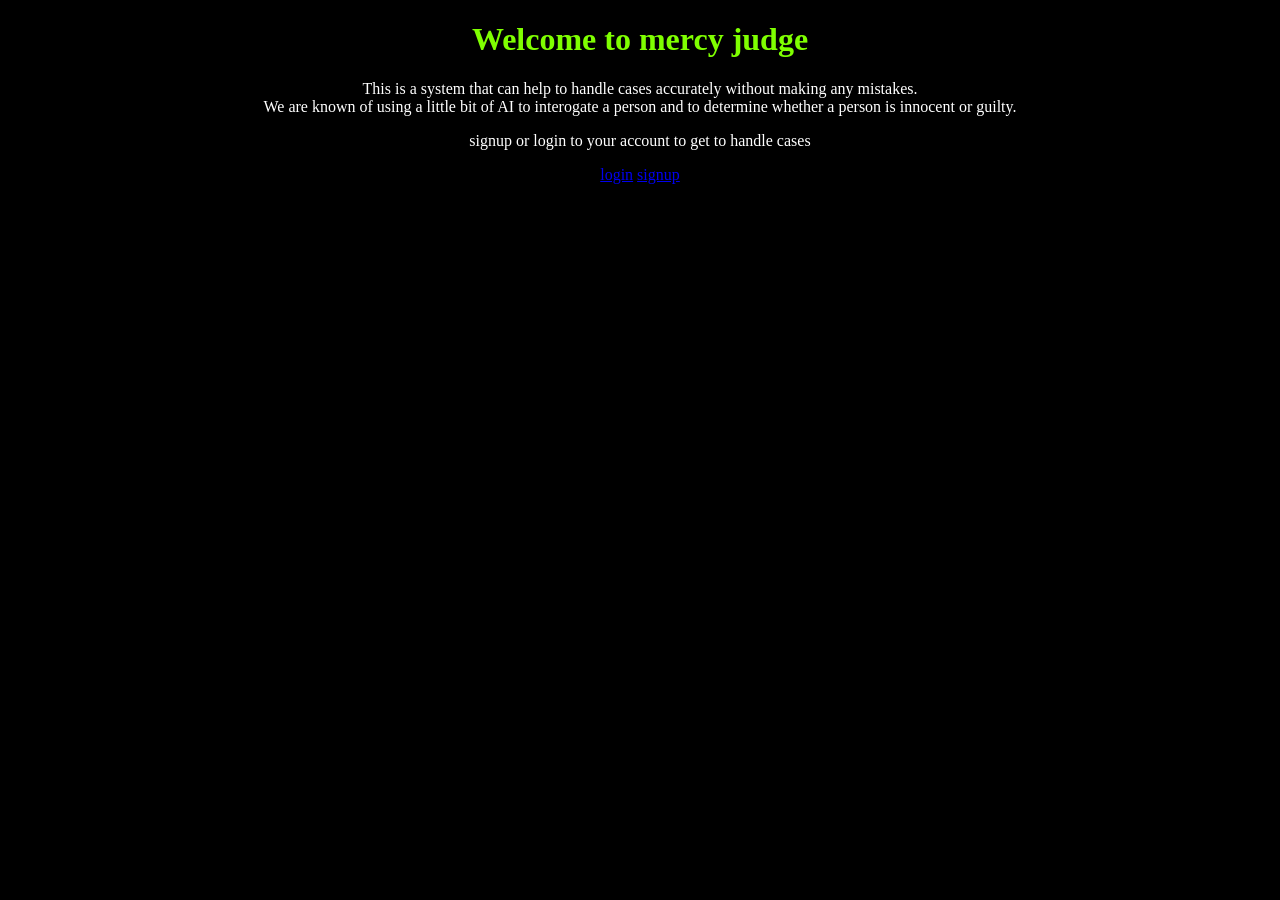
==== index.html @ 2d017319 "Add files via upload" ====
<!DOCTYPE html>
<html lang="en">
<head>
    <meta charset="UTF-8">
    <meta name="viewport" content="width=device-width, initial-scale=1.0">
    <title>mercy judge</title>
    <link rel="stylesheet" href="style.css">
</head>
<body>
    <h1>Welcome to mercy judge</h1>
    <div>
        <p>This is a system that can help to handle cases accurately without making any mistakes.<br> We are known of using a little bit of AI to interogate a person and to determine whether a person is innocent or guilty.</p>
        <p>signup or login to your account to get to handle cases</p>
    </div>
    <a href="login.html">login</a>   
    <a href="signup.html">signup</a> 

    <script src="main.js"></script>
</body>
</html>
---- style.css ----
body{
    background-color: black;
    color: white;
    text-align: center;
}
.login{
    border: 3px solid red;
    border-radius: 5px;
    width: 300px;
    justify-self: center;
    padding: 10px;
}
.signup{
    border: 3px solid red;
    border-radius: 5px;
    width: 300px;
    justify-self: center;
    padding: 10px;
}
.head{
    color: aqua;
}
h1{
    color: chartreuse;
}
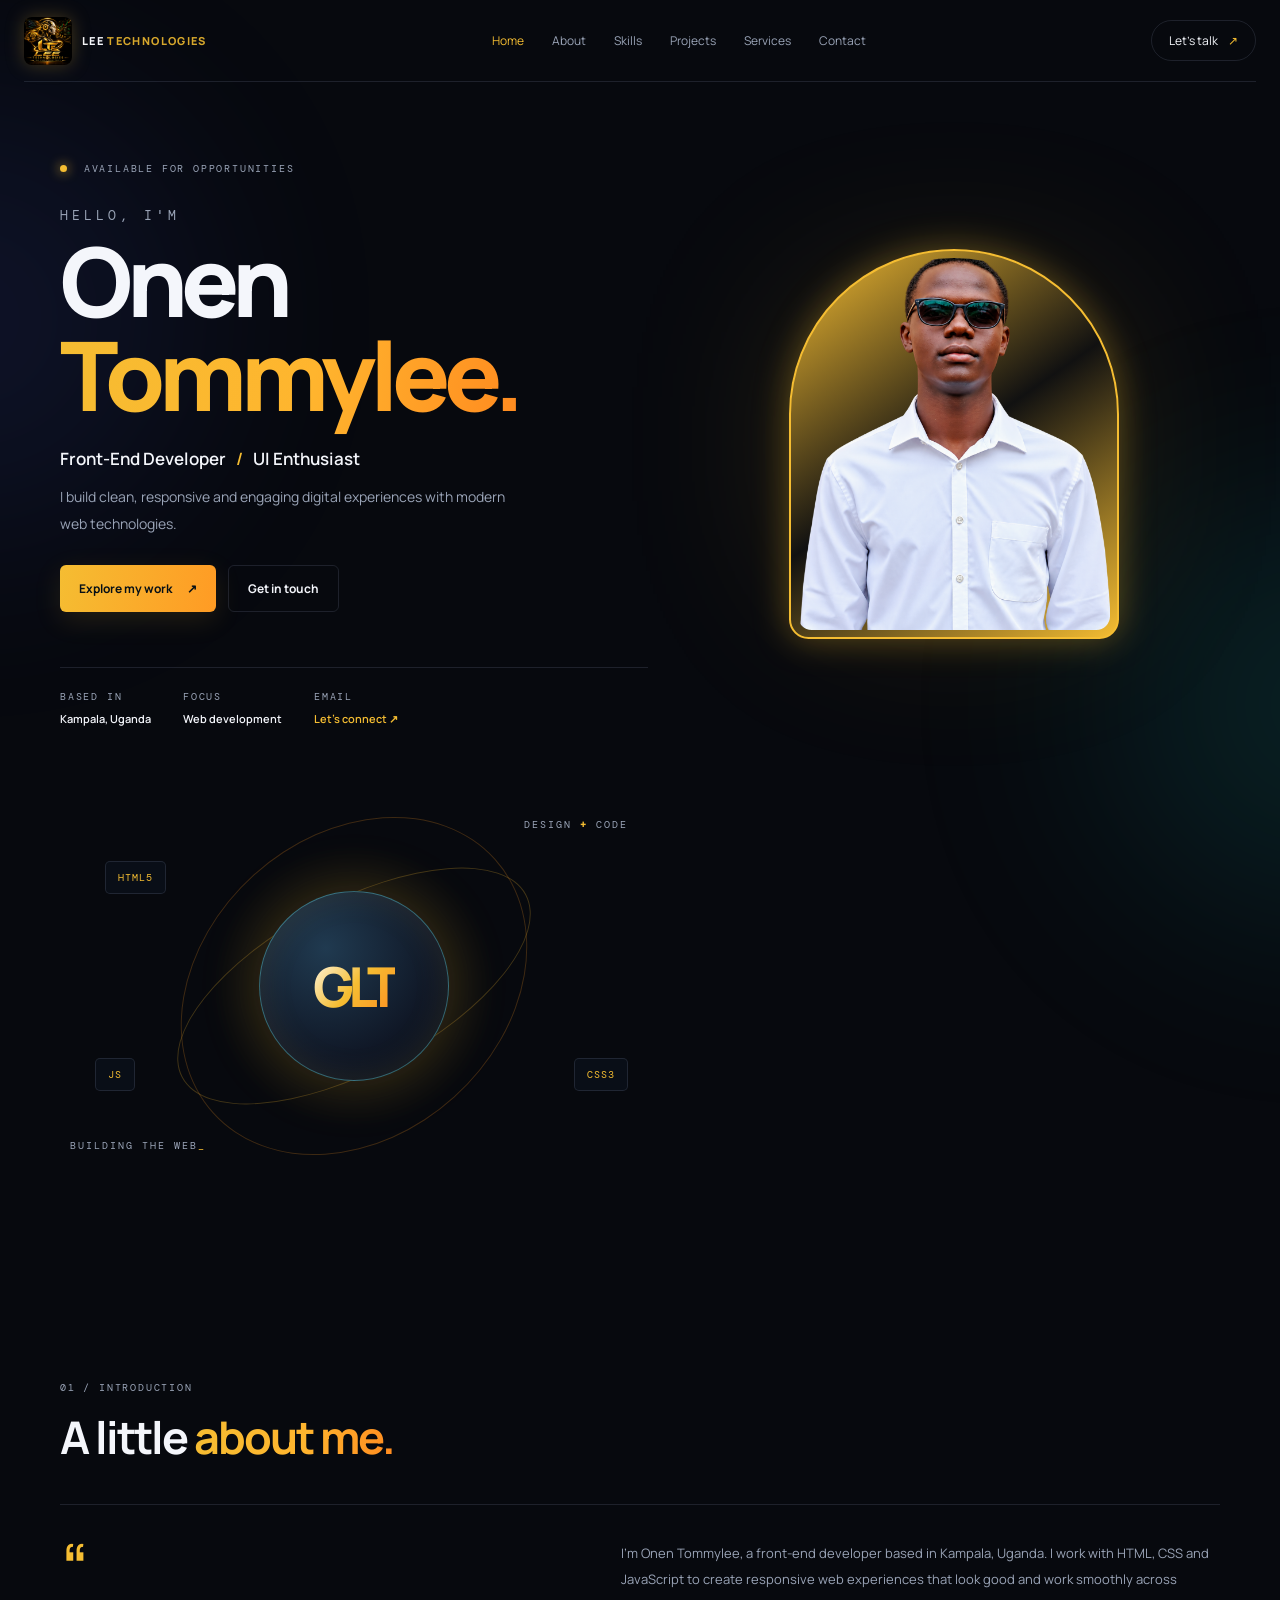
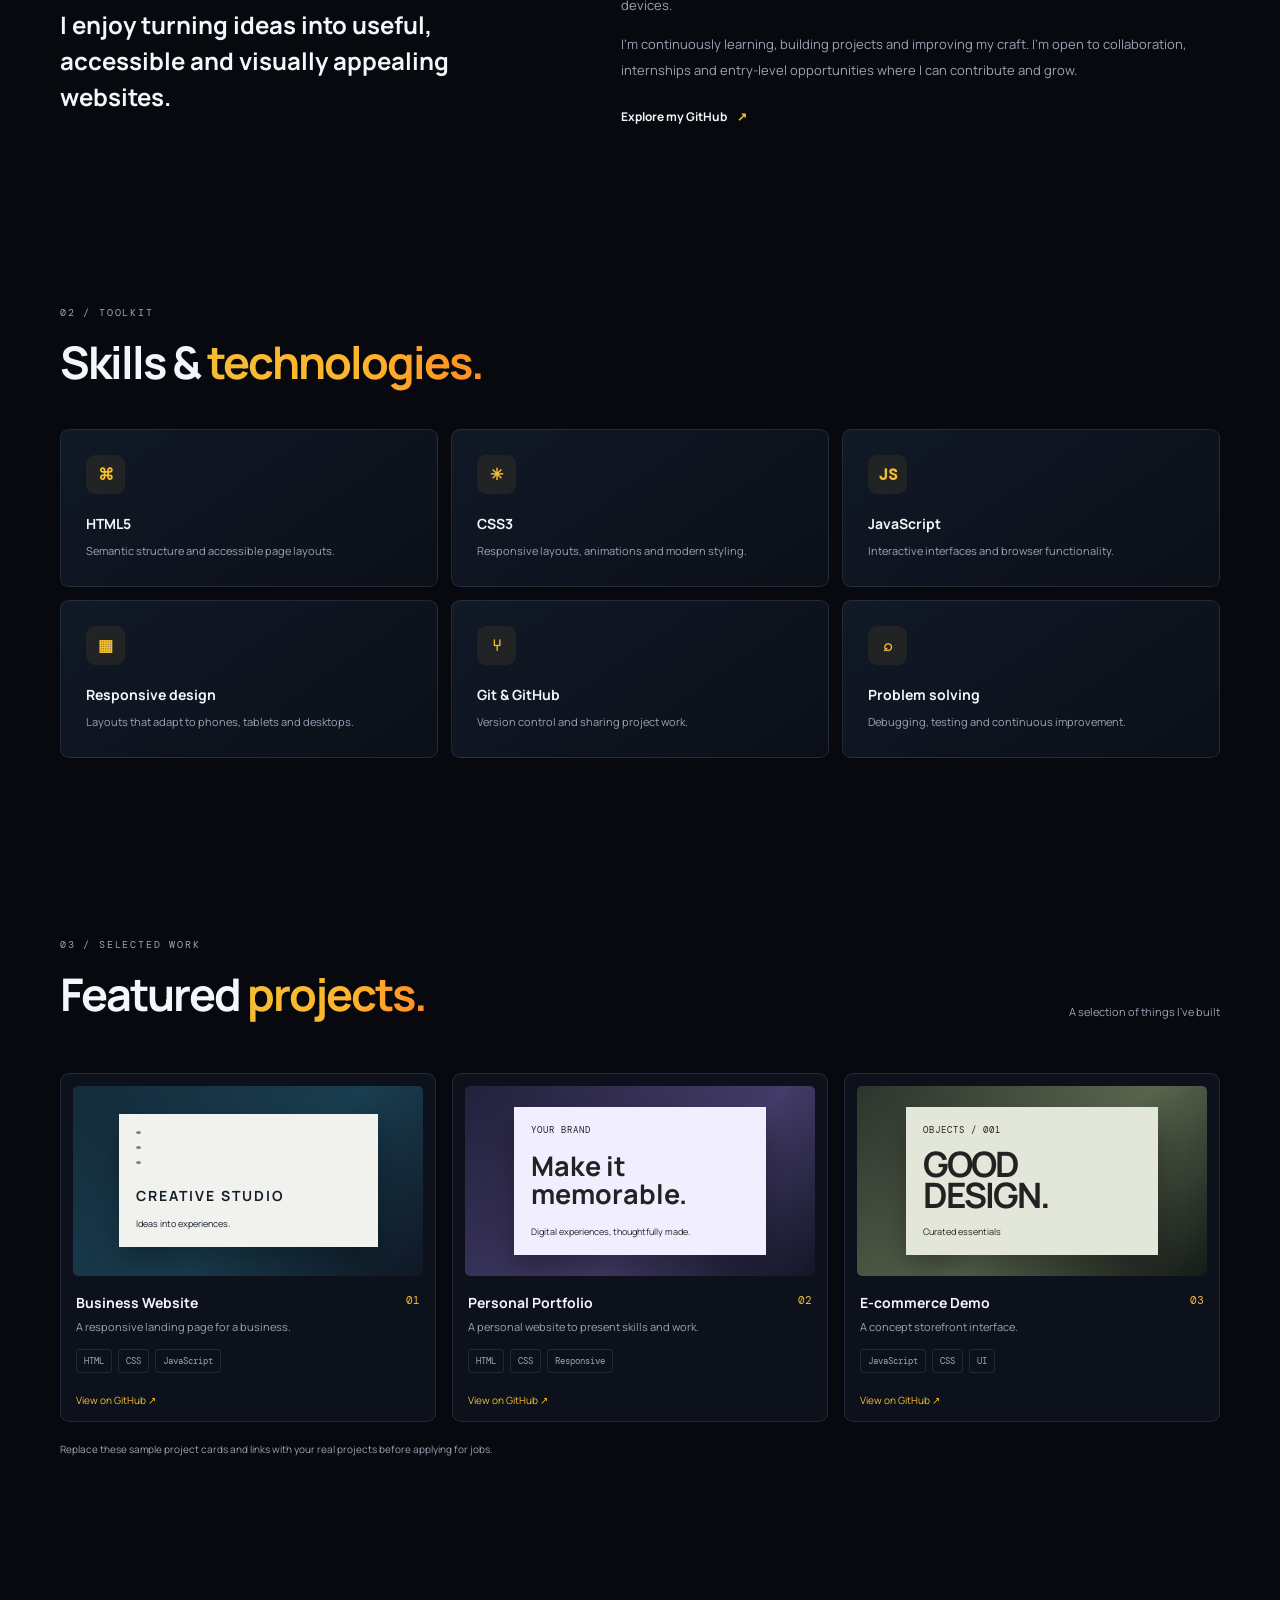
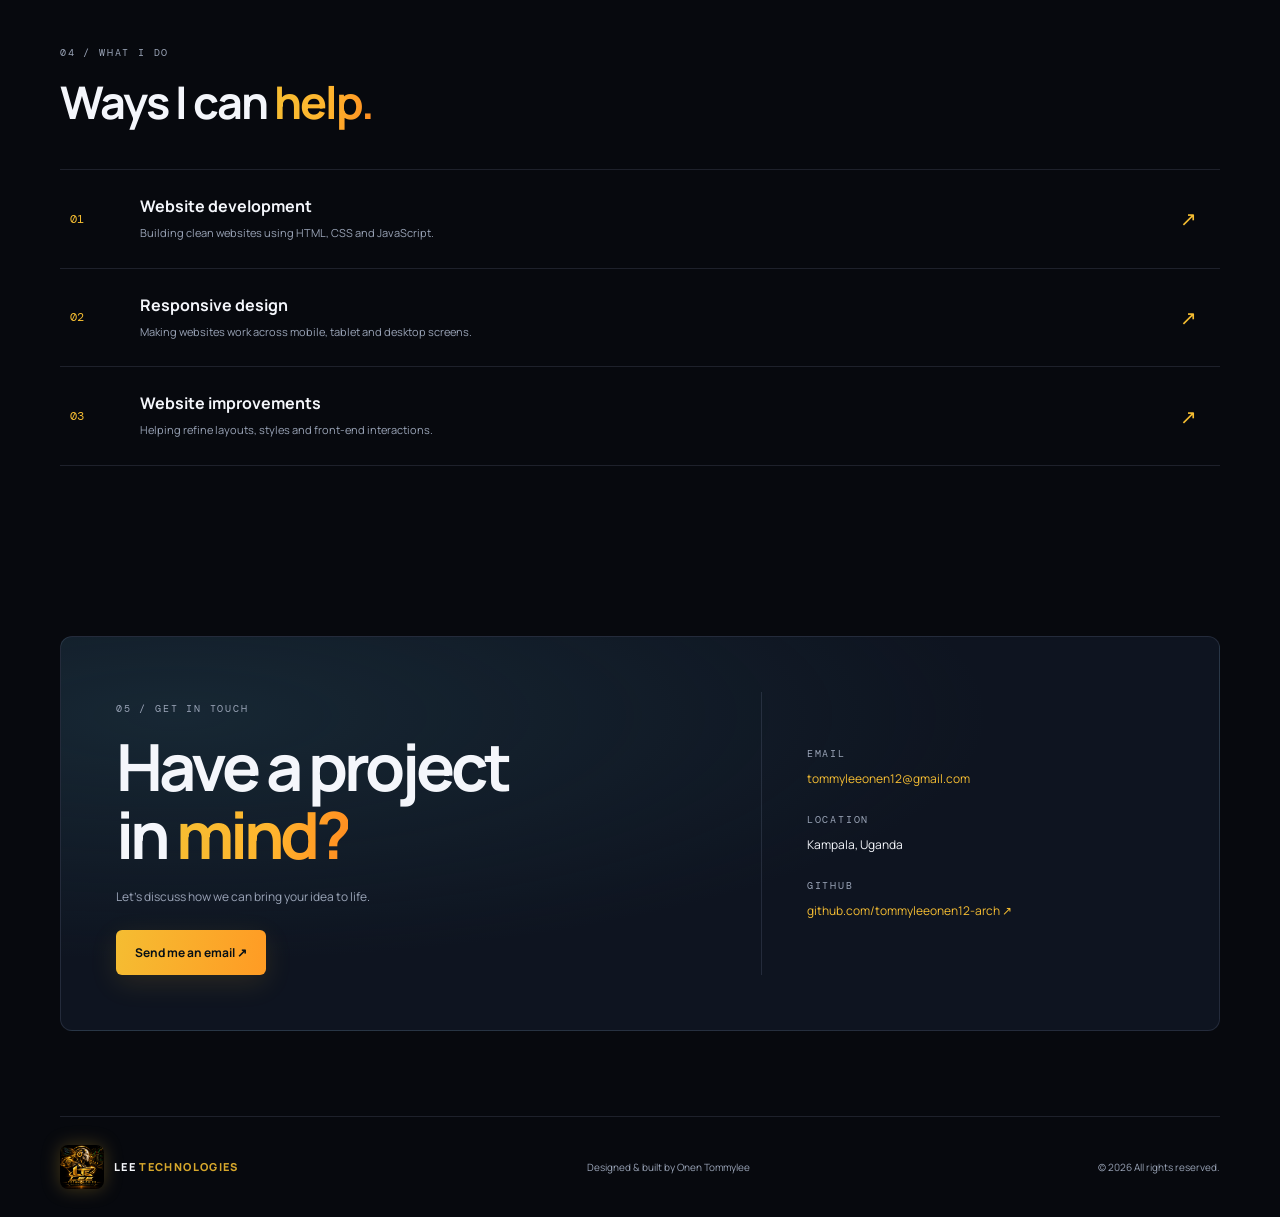
==== commit ecddea13: "Add files via upload" ====
--- a/index.html
+++ b/index.html
@@ -1,20 +1,109 @@
-<!DOCTYPE html>
-<html lang="en">
-<head>
-    <meta charset="UTF-8">
-    <meta name="viewport" content="width=device-width, initial-scale=1.0">
-    <title>mercy judge</title>
-    <link rel="stylesheet" href="style.css">
-</head>
-<body>
-    <h1>Welcome to mercy judge</h1>
-    <div>
-        <p>This is a system that can help to handle cases accurately without making any mistakes.<br> We are known of using a little bit of AI to interogate a person and to determine whether a person is innocent or guilty.</p>
-        <p>signup or login to your account to get to handle cases</p>
-    </div>
-    <a href="login.html">login</a>   
-    <a href="signup.html">signup</a> 
-
-    <script src="main.js"></script>
-</body>
-</html>+<!DOCTYPE html>
+<html lang="en">
+<head>
+  <meta charset="UTF-8">
+  <meta name="viewport" content="width=device-width, initial-scale=1.0">
+  <meta name="description" content="Portfolio of Onen Tommylee, a front-end web developer based in Kampala, Uganda.">
+  <title>Onen Tommylee | Front-End Developer</title>
+  <link rel="preconnect" href="https://fonts.googleapis.com">
+  <link rel="preconnect" href="https://fonts.gstatic.com" crossorigin>
+  <link href="https://fonts.googleapis.com/css2?family=DM+Mono:wght@400;500&family=Manrope:wght@400;500;600;700;800&display=swap" rel="stylesheet">
+  <link rel="stylesheet" href="styles.css">
+  <script src="script.js" defer></script>
+</head>
+<body>
+  <div class="ambient ambient-one"></div>
+  <div class="ambient ambient-two"></div>
+  <header class="site-header">
+    <a class="brand" href="#home" aria-label="Lee Technologies home"><img class="brand-logo" src="golden-lee-technologies-logo.png" alt="Golden Lee Technologies logo"><span class="brand-name">LEE <span class="muted">TECHNOLOGIES</span></span></a>
+    <button class="menu-toggle" aria-label="Open navigation" aria-expanded="false">☰</button>
+    <nav class="nav-links" aria-label="Main navigation">
+      <a href="#home" class="active">Home</a><a href="#about">About</a><a href="#skills">Skills</a>
+      <a href="#projects">Projects</a><a href="#services">Services</a><a href="#contact">Contact</a>
+    </nav>
+    <a class="header-cta" href="#contact">Let's talk <span>↗</span></a>
+  </header>
+
+  <main>
+    <section class="hero section-wrap" id="home">
+      <div class="hero-copy">
+        <div class="eyebrow"><span class="status-dot"></span> AVAILABLE FOR OPPORTUNITIES</div>
+        <p class="hello">HELLO, I'M</p>
+        <h1>Onen<br><span class="gradient-text">Tommylee.</span></h1>
+        <h2>Front-End Developer <span class="slash">/</span> UI Enthusiast</h2>
+        <p class="hero-description">I build clean, responsive and engaging digital experiences with modern web technologies.</p>
+        <div class="hero-actions">
+          <a class="button button-primary" href="#projects">Explore my work <span>↗</span></a>
+          <a class="button button-ghost" href="#contact">Get in touch</a>
+        </div>
+        <div class="hero-meta">
+          <div><span class="meta-label">BASED IN</span><strong>Kampala, Uganda</strong></div>
+          <div><span class="meta-label">FOCUS</span><strong>Web development</strong></div>
+          <div><span class="meta-label">EMAIL</span><a href="mailto:tommyleeonen12@gmail.com">Let's connect ↗</a></div>
+        </div>
+      </div>
+      <div class="profile-container">
+        <div class="profile-frame">
+          <img src="profile.png" alt="Onen Tommylee" class="profile-image">
+        </div>
+        <div class="profile-glow"></div>
+      </div>
+      <div class="hero-art" aria-label="Golden Lee Technologies branding and futuristic digital artwork">
+        <div class="orbit orbit-a"></div><div class="orbit orbit-b"></div>
+        <div class="core"><span>GLT</span></div>
+        <div class="art-label label-top">DESIGN <b>+</b> CODE</div>
+        <div class="art-label label-bottom">BUILDING THE WEB<span>_</span></div>
+        <div class="tiny-chip chip-one">HTML5</div><div class="tiny-chip chip-two">CSS3</div>
+        <div class="tiny-chip chip-three">JS</div>
+      </div>
+    </section>
+
+    <section class="section-wrap section-block" id="about">
+      <div class="section-heading"><p class="eyebrow">01 / INTRODUCTION</p><h2>A little <span class="gradient-text">about me.</span></h2></div>
+      <div class="about-grid">
+        <div class="about-lead"><span class="big-quote">“</span><p>I enjoy turning ideas into useful, accessible and visually appealing websites.</p></div>
+        <div class="about-text"><p>I'm Onen Tommylee, a front-end developer based in Kampala, Uganda. I work with HTML, CSS and JavaScript to create responsive web experiences that look good and work smoothly across devices.</p><p>I'm continuously learning, building projects and improving my craft. I'm open to collaboration, internships and entry-level opportunities where I can contribute and grow.</p><a class="text-link" href="https://github.com/tommyleeonen12" target="_blank" rel="noreferrer">Explore my GitHub <span>↗</span></a></div>
+      </div>
+    </section>
+
+    <section class="section-wrap section-block" id="skills">
+      <div class="section-heading"><p class="eyebrow">02 / TOOLKIT</p><h2>Skills & <span class="gradient-text">technologies.</span></h2></div>
+      <div class="skill-grid">
+        <article class="skill-card"><span class="skill-icon">⌘</span><h3>HTML5</h3><p>Semantic structure and accessible page layouts.</p></article>
+        <article class="skill-card"><span class="skill-icon">✳</span><h3>CSS3</h3><p>Responsive layouts, animations and modern styling.</p></article>
+        <article class="skill-card"><span class="skill-icon">JS</span><h3>JavaScript</h3><p>Interactive interfaces and browser functionality.</p></article>
+        <article class="skill-card"><span class="skill-icon">▦</span><h3>Responsive design</h3><p>Layouts that adapt to phones, tablets and desktops.</p></article>
+        <article class="skill-card"><span class="skill-icon">⑂</span><h3>Git & GitHub</h3><p>Version control and sharing project work.</p></article>
+        <article class="skill-card"><span class="skill-icon">⌕</span><h3>Problem solving</h3><p>Debugging, testing and continuous improvement.</p></article>
+      </div>
+    </section>
+
+    <section class="section-wrap section-block" id="projects">
+      <div class="section-heading heading-row"><div><p class="eyebrow">03 / SELECTED WORK</p><h2>Featured <span class="gradient-text">projects.</span></h2></div><span class="section-note">A selection of things I've built</span></div>
+      <div class="project-grid">
+        <article class="project-card"><div class="project-visual visual-one"><span class="visual-window"><i></i><i></i><i></i><b>CREATIVE STUDIO</b><small>Ideas into experiences.</small></span></div><div class="project-info"><div><h3>Business Website</h3><p>A responsive landing page for a business.</p></div><span class="project-number">01</span></div><div class="tags"><span>HTML</span><span>CSS</span><span>JavaScript</span></div><a class="project-link" href="https://github.com/tommyleeonen12-arch" target="_blank" rel="noreferrer">View on GitHub ↗</a></article>
+        <article class="project-card"><div class="project-visual visual-two"><div class="mini-dashboard"><span>YOUR BRAND</span><b>Make it<br>memorable.</b><small>Digital experiences, thoughtfully made.</small></div></div><div class="project-info"><div><h3>Personal Portfolio</h3><p>A personal website to present skills and work.</p></div><span class="project-number">02</span></div><div class="tags"><span>HTML</span><span>CSS</span><span>Responsive</span></div><a class="project-link" href="https://github.com/tommyleeonen12-arch" target="_blank" rel="noreferrer">View on GitHub ↗</a></article>
+        <article class="project-card"><div class="project-visual visual-three"><div class="shop-mock"><span>OBJECTS / 001</span><b>GOOD<br>DESIGN.</b><small>Curated essentials</small></div></div><div class="project-info"><div><h3>E-commerce Demo</h3><p>A concept storefront interface.</p></div><span class="project-number">03</span></div><div class="tags"><span>JavaScript</span><span>CSS</span><span>UI</span></div><a class="project-link" href="https://github.com/tommyleeonen12-arch" target="_blank" rel="noreferrer">View on GitHub ↗</a></article>
+      </div>
+      <p class="project-disclaimer">Replace these sample project cards and links with your real projects before applying for jobs.</p>
+    </section>
+
+    <section class="section-wrap section-block" id="services">
+      <div class="section-heading"><p class="eyebrow">04 / WHAT I DO</p><h2>Ways I can <span class="gradient-text">help.</span></h2></div>
+      <div class="service-list">
+        <div class="service-row"><span class="service-index">01</span><div><h3>Website development</h3><p>Building clean websites using HTML, CSS and JavaScript.</p></div><span class="service-arrow">↗</span></div>
+        <div class="service-row"><span class="service-index">02</span><div><h3>Responsive design</h3><p>Making websites work across mobile, tablet and desktop screens.</p></div><span class="service-arrow">↗</span></div>
+        <div class="service-row"><span class="service-index">03</span><div><h3>Website improvements</h3><p>Helping refine layouts, styles and front-end interactions.</p></div><span class="service-arrow">↗</span></div>
+      </div>
+    </section>
+
+    <section class="section-wrap contact-section section-block" id="contact">
+      <div class="contact-panel">
+        <div><p class="eyebrow">05 / GET IN TOUCH</p><h2>Have a project<br>in <span class="gradient-text">mind?</span></h2><p class="contact-copy">Let's discuss how we can bring your idea to life.</p><a class="button button-primary" href="mailto:tommyleeonen12@gmail.com?subject=Let's%20work%20together">Send me an email ↗</a></div>
+        <div class="contact-details"><span class="meta-label">EMAIL</span><a href="mailto:tommyleeonen12@gmail.com">tommyleeonen12@gmail.com</a><span class="meta-label">LOCATION</span><p>Kampala, Uganda</p><span class="meta-label">GITHUB</span><a href="https://github.com/tommyleeonen12-arch" target="_blank" rel="noreferrer">github.com/tommyleeonen12-arch ↗</a></div>
+      </div>
+    </section>
+  </main>
+  <footer class="site-footer section-wrap"><a class="brand" href="#home" aria-label="Golden Lee Technologies home"><img class="brand-logo" src="golden-lee-technologies-logo.png" alt="Golden Lee Technologies logo"><span class="brand-name">LEE <span class="muted">TECHNOLOGIES</span></span></a><p>Designed & built by Onen Tommylee</p><p>© <span id="year"></span> All rights reserved.</p></footer>
+</body>
+</html>
--- a/styles.css
+++ b/styles.css
@@ -0,0 +1,77 @@
+ :root{--bg:#07090e;--panel:#0d111b;--panel2:#111827;--text:#f4f6fb;--muted:#9aa4b7;--line:rgba(167,184,215,.14);--cyan:#f5bd32;--purple:#ff8a1f;--mono:"DM Mono",monospace;--sans:"Manrope",sans-serif}
+*{box-sizing:border-box}html{scroll-behavior:smooth;scroll-padding-top:90px}body{margin:0;background:var(--bg);color:var(--text);font-family:var(--sans);overflow-x:hidden}a{color:inherit;text-decoration:none}.ambient{position:fixed;width:420px;height:420px;border-radius:50%;filter:blur(120px);opacity:.12;pointer-events:none;z-index:-1}.ambient-one{background:#4c63ff;top:12%;left:-240px}.ambient-two{background:#18d6d0;right:-250px;top:55%}.section-wrap{width:min(1160px,calc(100% - 48px));margin-inline:auto}.site-header{height:82px;width:min(1240px,calc(100% - 48px));margin:auto;display:flex;align-items:center;justify-content:space-between;border-bottom:1px solid var(--line);position:relative;z-index:5}.brand{display:flex;align-items:center;gap:11px;font-size:13px;font-weight:800;letter-spacing:2px}.brand-mark{display:grid;place-items:center;width:36px;height:36px;border:1px solid rgba(98,232,237,.55);border-radius:10px;color:var(--cyan);font-family:var(--mono);letter-spacing:-1px}.muted{color:var(--muted)}.nav-links{display:flex;gap:28px}.nav-links a{font-size:12px;color:var(--muted);transition:.2s}.nav-links a:hover,.nav-links a.active{color:var(--cyan)}.header-cta{font-size:12px;border:1px solid var(--line);border-radius:30px;padding:11px 17px}.header-cta span,.text-link span{color:var(--cyan);margin-left:8px}.menu-toggle{display:none;background:none;border:0;color:white;font-size:25px}
+.hero{min-height:650px;display:grid;grid-template-columns:1.05fr .95fr;align-items:center;gap:40px;padding-block:80px}.eyebrow,.meta-label{font-family:var(--mono);font-size:10px;letter-spacing:1.8px;color:var(--muted)}.status-dot{display:inline-block;width:7px;height:7px;background:#f5bd32;border-radius:50%;margin-right:9px;box-shadow:0 0 12px #f5bd32}.hello{font-family:var(--mono);font-size:13px;letter-spacing:4px;color:var(--muted);margin:32px 0 10px}.hero h1{font-size:clamp(56px,8vw,96px);line-height:.98;letter-spacing:-6px;margin:0;font-weight:800}.gradient-text{background:linear-gradient(100deg,var(--cyan),#ffb52e 55%,var(--purple));-webkit-background-clip:text;background-clip:text;color:transparent}.hero h2{font-size:17px;font-weight:600;margin:25px 0 12px}.slash{color:var(--cyan);padding-inline:7px}.hero-description{color:var(--muted);font-size:14px;line-height:1.9;max-width:470px}.hero-actions{display:flex;gap:12px;margin-top:28px}.button{display:inline-flex;align-items:center;gap:15px;padding:14px 19px;border-radius:6px;font-size:12px;font-weight:700;transition:transform .2s,box-shadow .2s}.button:hover{transform:translateY(-3px)}.button-primary{background:linear-gradient(100deg,#f5bd32,#ff9b24);color:#071016;box-shadow:0 8px 28px #f5bd321f}.button-ghost{border:1px solid var(--line);color:var(--text)}.hero-meta{display:flex;gap:32px;margin-top:55px;padding-top:22px;border-top:1px solid var(--line)}.hero-meta div{display:flex;flex-direction:column;gap:8px}.hero-meta strong,.hero-meta a{font-size:11px;font-weight:600}.hero-meta a{color:var(--cyan)}.hero-art{height:440px;position:relative;display:grid;place-items:center;isolation:isolate}.hero-art:before{content:"";position:absolute;width:300px;height:300px;border-radius:50%;background:radial-gradient(circle,#f5bd322b,transparent 68%);filter:blur(8px)}.core{width:190px;height:190px;border-radius:50%;display:grid;place-items:center;background:radial-gradient(circle at 35% 30%,#203a50,#101827 60%,#080b13);border:1px solid #71e4e866;box-shadow:0 0 65px #f5bd322a,inset 0 0 35px #ffd36a19;z-index:2}.core span{font-size:55px;font-weight:800;letter-spacing:-6px;background:linear-gradient(130deg,#fff,var(--cyan),var(--purple));color:transparent;background-clip:text}.orbit{position:absolute;border:1px solid #f5bd323d;border-radius:50%;transform:rotate(-28deg)}.orbit-a{width:390px;height:170px}.orbit-b{width:300px;height:380px;transform:rotate(48deg);border-color:#ff9b2438}.art-label,.tiny-chip{position:absolute;font-family:var(--mono);font-size:10px;letter-spacing:2px;color:var(--muted)}.art-label b,.label-bottom span{color:var(--cyan)}.label-top{top:52px;right:20px}.label-bottom{bottom:54px;left:10px}.tiny-chip{padding:9px 12px;border:1px solid var(--line);border-radius:5px;background:#0b111bcc;color:var(--cyan);letter-spacing:1px}.chip-one{top:95px;left:45px}.chip-two{right:20px;bottom:115px}.chip-three{left:35px;bottom:115px}
+.section-block{padding-block:85px}.section-heading{margin-bottom:36px}.section-heading h2{font-size:clamp(30px,4vw,45px);letter-spacing:-2px;margin:12px 0}.about-grid{display:grid;grid-template-columns:.9fr 1.1fr;gap:70px;border-top:1px solid var(--line);padding-top:35px}.about-lead{position:relative}.big-quote{font-size:80px;line-height:.8;color:var(--cyan)}.about-lead p{font-size:24px;line-height:1.5;font-weight:700;margin:0;max-width:390px}.about-text p{color:var(--muted);font-size:13px;line-height:2;margin-top:0}.text-link{display:inline-block;margin-top:12px;font-size:12px;font-weight:700}.skill-grid{display:grid;grid-template-columns:repeat(3,1fr);gap:13px}.skill-card{padding:25px;background:linear-gradient(145deg,#111927,#0b0f17);border:1px solid var(--line);border-radius:9px;transition:.25s}.skill-card:hover,.project-card:hover{transform:translateY(-5px);border-color:#f5bd3266}.skill-icon{display:grid;place-items:center;width:39px;height:39px;border-radius:9px;background:#f5bd3212;color:var(--cyan);font-family:var(--mono);font-weight:700}.skill-card h3{font-size:14px;margin:20px 0 8px}.skill-card p,.project-info p,.service-row p{font-size:11px;color:var(--muted);line-height:1.8;margin:0}.heading-row{display:flex;justify-content:space-between;align-items:end}.section-note{font-size:11px;color:var(--muted);padding-bottom:18px}.project-grid{display:grid;grid-template-columns:repeat(3,1fr);gap:16px}.project-card{background:var(--panel);border:1px solid var(--line);border-radius:9px;padding:12px;transition:.25s}.project-visual{height:190px;border-radius:5px;display:grid;place-items:center;overflow:hidden;position:relative}.visual-one{background:linear-gradient(135deg,#142b3b,#193e50 55%,#101725)}.visual-two{background:linear-gradient(135deg,#22213c,#443c69 60%,#131626)}.visual-three{background:linear-gradient(135deg,#2c342d,#59664e 55%,#141a17)}.visual-window{width:74%;height:70%;background:#f1f1ed;color:#15202a;padding:17px;display:flex;flex-direction:column;gap:12px;box-shadow:0 15px 30px #0005}.visual-window i{display:inline-block;width:5px;height:5px;border-radius:50%;background:#73828d;margin-right:4px}.visual-window b{font-size:14px;letter-spacing:2px;margin-top:10px}.visual-window small{font-size:9px}.mini-dashboard,.shop-mock{width:72%;height:78%;padding:17px;background:#f1efff;color:#222;display:flex;flex-direction:column;justify-content:space-between;box-shadow:0 15px 30px #0005}.mini-dashboard span,.shop-mock span{font:9px var(--mono);letter-spacing:1px}.mini-dashboard b{font-size:27px;line-height:1.05}.mini-dashboard small,.shop-mock small{font-size:9px}.shop-mock{background:#e3e7d9}.shop-mock b{font-size:35px;line-height:.9;letter-spacing:-2px}.project-info{display:flex;justify-content:space-between;gap:10px;margin:17px 3px 12px}.project-info h3{font-size:14px;margin:0 0 5px}.project-number{font:11px var(--mono);color:var(--cyan)}.tags{display:flex;gap:6px;margin:0 3px 14px}.tags span{font:9px var(--mono);color:var(--muted);border:1px solid var(--line);padding:5px 7px;border-radius:3px}.project-link{font-size:10px;color:var(--cyan);margin:0 3px}.project-disclaimer{font-size:10px;color:var(--muted);margin-top:20px}.service-list{border-top:1px solid var(--line)}.service-row{display:grid;grid-template-columns:70px 1fr 30px;align-items:center;padding:25px 10px;border-bottom:1px solid var(--line)}.service-index{font:12px var(--mono);color:var(--cyan)}.service-row h3{font-size:16px;margin:0 0 6px}.service-arrow{color:var(--cyan);font-size:20px}.contact-panel{display:grid;grid-template-columns:1.2fr .8fr;gap:40px;padding:55px;background:radial-gradient(ellipse at 10% 20%,#24445166,transparent 55%),#0e1420;border:1px solid var(--line);border-radius:12px}.contact-panel h2{font-size:clamp(42px,6vw,65px);letter-spacing:-4px;line-height:1.05;margin:18px 0}.contact-copy{font-size:12px;color:var(--muted);margin-bottom:25px}.contact-details{display:flex;flex-direction:column;align-items:flex-start;justify-content:center;gap:10px;border-left:1px solid var(--line);padding-left:45px}.contact-details .meta-label:not(:first-child){margin-top:16px}.contact-details a,.contact-details p{font-size:12px;margin:0}.contact-details a{color:var(--cyan)}.site-footer{display:flex;align-items:center;justify-content:space-between;padding-block:28px;border-top:1px solid var(--line);color:var(--muted);font-size:10px}.site-footer .brand{color:var(--text)}.reveal{opacity:0;transform:translateY(18px);transition:opacity .7s,transform .7s}.reveal.visible{opacity:1;transform:none}
+@media(max-width:850px){.nav-links{gap:14px}.nav-links a{font-size:10px}.hero{grid-template-columns:1fr .8fr}.hero-meta{gap:16px}.hero-meta strong,.hero-meta a{font-size:10px}.project-grid{grid-template-columns:1fr 1fr}.project-card:last-child{grid-column:span 2}.about-grid{gap:35px}}
+@media(max-width:650px){.section-wrap,.site-header{width:calc(100% - 34px)}.site-header{height:70px}.menu-toggle{display:block;order:3}.header-cta{margin-left:auto;margin-right:15px}.nav-links{display:none;position:absolute;top:69px;left:0;right:0;padding:18px;background:#0b101a;border:1px solid var(--line);border-radius:8px;flex-direction:column;gap:18px}.nav-links.open{display:flex}.nav-links a{font-size:13px}.hero{grid-template-columns:1fr;padding-block:65px 35px;gap:0}.hero h1{font-size:68px}.hero-art{height:330px;max-width:420px;width:100%;margin:auto}.core{width:145px;height:145px}.core span{font-size:43px}.orbit-a{width:300px;height:135px}.orbit-b{height:300px;width:230px}.hero-meta{flex-wrap:wrap;gap:18px 25px;margin-top:38px}.hero-meta div{min-width:105px}.section-block{padding-block:60px}.about-grid{grid-template-columns:1fr;gap:25px}.about-lead p{font-size:21px}.skill-grid{grid-template-columns:1fr 1fr}.project-grid{grid-template-columns:1fr}.project-card:last-child{grid-column:auto}.heading-row{display:block}.section-note{display:block;padding:0}.contact-panel{grid-template-columns:1fr;padding:30px 23px;gap:30px}.contact-details{border-left:0;border-top:1px solid var(--line);padding:25px 0 0}.site-footer{flex-wrap:wrap;gap:15px}.site-footer p{margin:0}.service-row{grid-template-columns:42px 1fr 20px}.service-row h3{font-size:14px}}
+@media(prefers-reduced-motion:reduce){html{scroll-behavior:auto}*,*::before,*::after{animation-duration:.01ms!important;transition-duration:.01ms!important}}
+
+/* Golden Lee Technologies brand logo */
+.brand { gap: 10px; min-width: 0; }
+.brand-logo { width: 48px; height: 48px; object-fit: contain; display: block; border-radius: 8px; filter: drop-shadow(0 0 9px #f5bd3240); }
+.brand-name { font-size: 11px; letter-spacing: 1.35px; white-space: nowrap; }
+.brand-name .muted { color: #d6a72c; }
+.site-footer .brand-logo { width: 44px; height: 44px; }
+@media(max-width:650px) {
+  .brand-logo { width: 40px; height: 40px; }
+  .brand-name { font-size: 9px; letter-spacing: .8px; }
+}
+/* Profile image container */
+.profile-container {
+    position: relative;
+    width: 330px;
+    height: 390px;
+    display: flex;
+    justify-content: center;
+    align-items: center;
+    margin: auto;
+}
+
+/* Gold futuristic frame */
+.profile-frame {
+    position: relative;
+    width: 100%;
+    height: 100%;
+    padding: 7px;
+    border: 2px solid #f5bd32;
+    border-radius: 170px 170px 20px 20px;
+    background: linear-gradient(
+        145deg,
+        #f5bd32,
+        #111,
+        #f5bd32
+    );
+    box-shadow: 0 0 35px rgba(245, 189, 50, 0.35);
+    overflow: hidden;
+    z-index: 2;
+}
+
+/* Actual photograph */
+.profile-image {
+    width: 100%;
+    height: 100%;
+    object-fit: cover;
+    object-position: center 20%;
+    border-radius: 160px 160px 14px 14px;
+    display: block;
+}
+
+/* Golden glow */
+.profile-glow {
+    position: absolute;
+    width: 280px;
+    height: 280px;
+    background: #f5bd32;
+    filter: blur(100px);
+    opacity: 0.18;
+    z-index: 1;
+}
+
+/* Mobile responsiveness */
+@media (max-width: 768px) {
+    .profile-container {
+        width: 250px;
+        height: 310px;
+        margin-top: 35px;
+    }
+}
